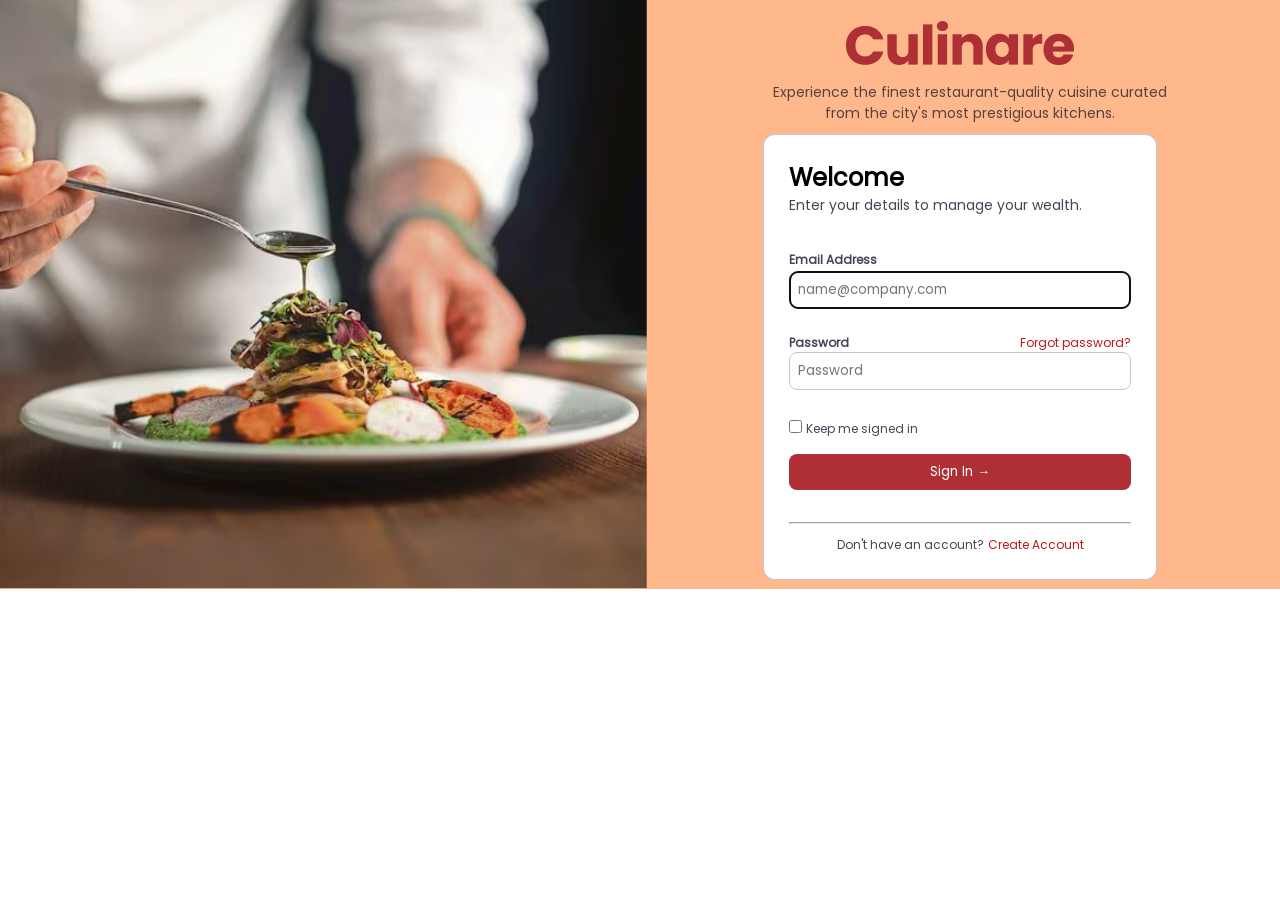
==== index.html @ 27645237 "Login page" ====
<!DOCTYPE html>
<html lang="en">

<head>
    <meta charset="UTF-8">
    <meta name="viewport" content="width=device-width, initial-scale=1.0">
    <title>Login Culinare</title>
    <link rel="stylesheet" href="style.css">
</head>

<body>
    <div class="login-page">
        <div class="login-row">
            <div class="login-left">
                <img src="assests/img/login-banner.png">
            </div>
            <div class="login-right">
                <div class="login-right-container">
                    <div class="logo-login">
                        <img src="assests/img/Culinare.png">
                        <p>Experience the finest restaurant-quality cuisine curated
                            from the city's most prestigious kitchens.</p>
                    </div>
                    <div class="form-container">
                        <h2>Welcome</h2>
                        <p>Enter your details to manage your wealth.</p>
                        <form id="loginForm">
                            <label for="input-email" class="form-label">Email Address</label><br>
                            <input type="text" class="form-control" id="input-email" placeholder="name@company.com"
                                onkeyup="validateEmail()" autofocus required><br>
                            <p id="emailError"></p><br>

                            <div class="pass-flex">
                                <label for="input-password" class="form-label">Password</label>
                                <p>Forgot password?</p>
                            </div>

                            <input type="password" class="form-control" id="input-password" placeholder="Password"
                                onkeyup="validatePassword()" required><br>
                            <p>
                            <p id="passwordError"></p>
                            </p><br>
                            <div class="checkbox-flex">
                                <input type="checkbox" id="keep-me-singned">
                                <label for="keep-me-singned" class="checkbox-content">Keep me signed in</label>
                            </div>


                            <button type="submit" class="btn-login">Sign In &RightArrow;</button>
                            <p id="msg"></p>
                        </form>
                        <div class="create-account">
                            <hr>
                            <div class="login-footer">
                                <p>Don't have an account? </p>
                                <a href="register.html"><span>Create Account</span></a>
                            </div>
                        </div>
                    </div>
                </div>
            </div>
        </div>
    </div>
    <script src="login.js"></script>
</body>

</html>
---- style.css ----
:root {
    --primary-brown: #AE2F34;
    --login-backgroundColor: #FFB88C;
    --culinare-descriptionColor: #584140;
    --white: #fff;
    --forget-create: #BA1A1A;
    --form-text: #464555;
}

@font-face {
    font-family: 'Poppins';
    src: url(assests/fonts/Poppins/Poppins-Regular.ttf) format('woff2');
}

* {
    margin: 0;
    padding: 0;
    box-sizing: border-box;
    font-family: Poppins;
}

.login-page {
    width: 100%;
    background-color: var(--login-backgroundColor);
}

.login-row {
    width: 100%;
    height: 100%;
    display: flex;
}

.login-right {
    width: 50%;
    display: flex;
    justify-content: center;
    align-items: center;
    padding: 0;
}

.login-left {
    width: 50%;
}

.login-left>img {
    width: 100%;
    object-fit: cover;
    transform: scale(1.021);
    height: 582px;
}

.login-right-container {
    text-align: center;
    width: 446px;
    padding: 12px 26px 0 26px;
}

.logo-login>p {
    color: var(--culinare-descriptionColor);
    font-size: 14px;
    font-weight: 400;
    margin: 10px;
    width: 100%;
}

.form-container {
    background: var(--white);
    border-radius: 12px;
    border: 1px solid #C7C4D8;
    text-align: justify;
    padding: 25px 25px 25px 25px;

}

.form-container>p {
    color: #464555;
    font-size: 14px;

}

#passwordError {
    font-weight: 400;
    font-size: xx-small;
}

#emailError {
    font-weight: 400;
    font-size: xx-small;
}

.form-label {
    font-size: 12px;
    font-weight: 600;
    color: var(--form-text);

}

.form-control {
    width: 100%;
    padding: 8px;
    border: 1px solid #C7C4D8;
    border-radius: 8px;
    border-color: #C7C4D8;
}

#loginForm {
    margin-top: 30px;
}

.pass-flex {
    display: flex;
    justify-content: space-between;
    align-items: center;
}

.pass-flex p {
    font-size: 12px;
    font-weight: 500;
    color: var(--forget-create);
}

.checkbox-content {
    font-size: 12px;
    font-weight: 500;
    margin-bottom: 14px;
    color: var(--form-text);
}

.check-flex {
    display: flex;
    justify-content: flex-start;
    align-items: center;
    
}

.btn-login {
    margin-top: 14px;
    width: 100%;
    padding: 8px;
    border-radius: 8px;
    border: none;
    background-color: var(--primary-brown);
    color: var(--white);
    cursor: pointer;
}
.btn-login:hover{
    background-color: #BA1A1A;
}

.create-account {
    margin-top: 32px;
}

.login-footer {
    display: flex;
    justify-content: center;
    align-items: center;
    gap: 4px;
    margin-top: 12px;
}

.login-footer p {
    color: var(--form-text);
    font-size: 12px;
}

.login-footer a {
    color: var(--forget-create);
    font-size: 12px;
    text-decoration: none;
}
#msg{
    font-size: 12px;
}
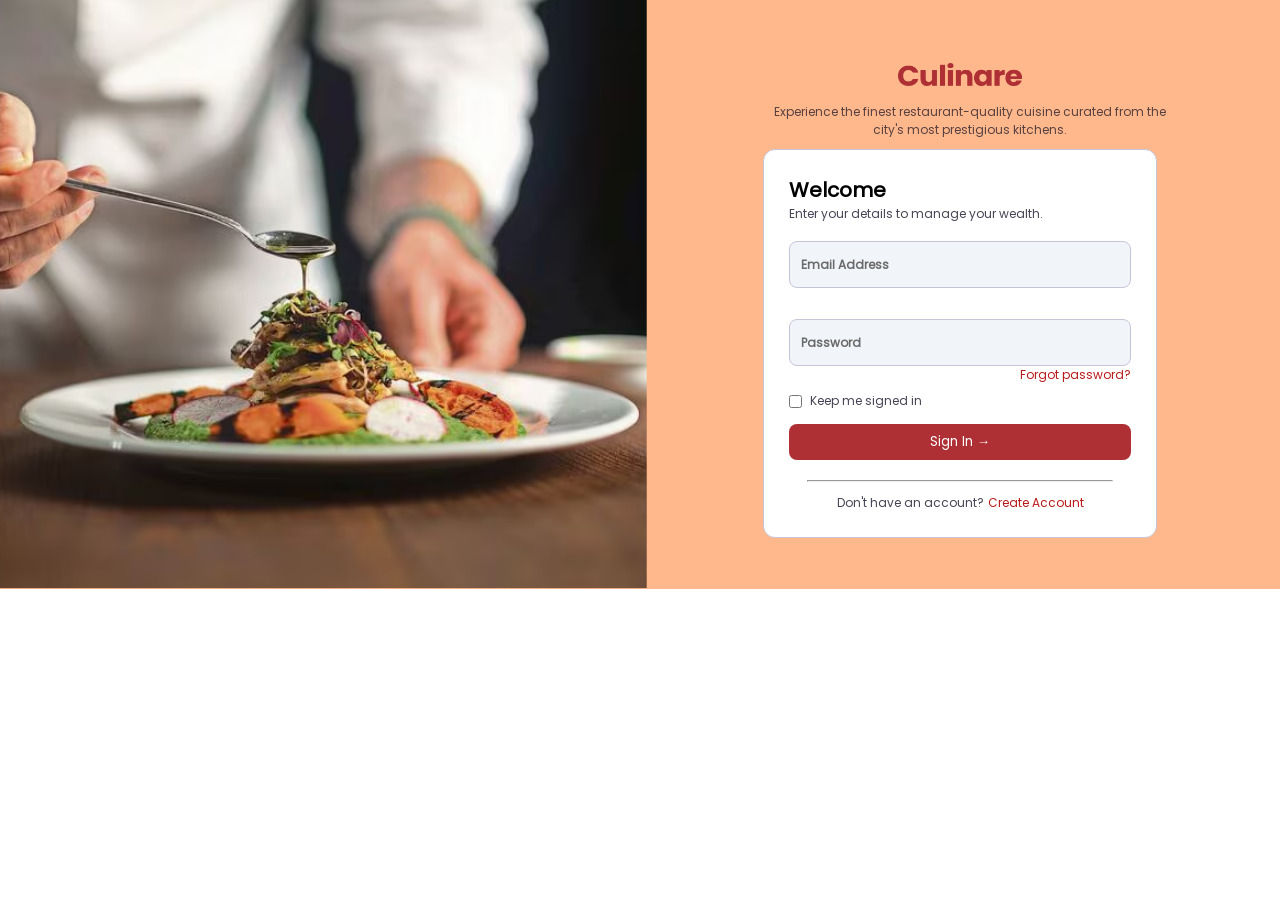
==== commit 10fdf7d5: "revived UI and updated js" ====
--- a/index.html
+++ b/index.html
@@ -17,18 +17,18 @@
             <div class="login-right">
                 <div class="login-right-container">
                     <div class="logo-login">
-                        <img src="assests/img/Culinare.png">
+                        <img class="logosize" src="assests/img/Culinare.png">
                         <p>Experience the finest restaurant-quality cuisine curated
                             from the city's most prestigious kitchens.</p>
                     </div>
                     <div class="form-container">
-                        <h2>Welcome</h2>
+                        <h2 class="welcomesize">Welcome</h2>
                         <p>Enter your details to manage your wealth.</p>
-                        <form id="loginForm">
+                        <!-- <form id="loginForm">
                             <label for="input-email" class="form-label">Email Address</label><br>
                             <input type="text" class="form-control" id="input-email" placeholder="name@company.com"
                                 onkeyup="validateEmail()" autofocus required><br>
-                            <p id="emailError"></p><br>
+                            <p id="emailError">&nbsp;</p><br>
 
                             <div class="pass-flex">
                                 <label for="input-password" class="form-label">Password</label>
@@ -38,7 +38,7 @@
                             <input type="password" class="form-control" id="input-password" placeholder="Password"
                                 onkeyup="validatePassword()" required><br>
                             <p>
-                            <p id="passwordError"></p>
+                            <p id="passwordError">&nbsp;</p>
                             </p><br>
                             <div class="checkbox-flex">
                                 <input type="checkbox" id="keep-me-singned">
@@ -48,7 +48,40 @@
 
                             <button type="submit" class="btn-login">Sign In &RightArrow;</button>
                             <p id="msg"></p>
+                        </form> -->
+
+                        <form id="loginForm">
+
+                            <div class="input-group">
+                                <input type="text" id="input-email" onkeyup="validateEmail()" required placeholder=" ">
+                                <label for="input-email">Email Address</label>
+                            </div>
+                            <p id="emailError">&nbsp;</p>
+
+                            <!-- <div class="pass-flex">
+                                <span></span>
+                                <p>Forgot password?</p>
+                            </div> -->
+
+                            <div class="input-group">
+                                <input type="password" id="input-password" onkeyup="validatePassword()" required
+                                    placeholder=" ">
+                                <label for="input-password">Password</label>
+                            </div>
+                            <div class="pass-flex">
+                                <p id="passwordError"></p>
+                                <p class="forgot-text">Forgot password?</p>
+                            </div>
+                            <div class="checkbox-flex">
+                                <input type="checkbox" id="keep-me-signed">
+                                <label for="keep-me-signed" class="checkbox-content">Keep me signed in</label>
+                            </div>
+
+                            <button type="submit" class="btn-login">Sign In →</button>
+                            <p id="msg"></p>
+
                         </form>
+
                         <div class="create-account">
                             <hr>
                             <div class="login-footer">
--- a/style.css
+++ b/style.css
@@ -55,9 +55,19 @@
     padding: 12px 26px 0 26px;
 }
 
+.logosize {
+
+    width: 124px;
+}
+
+.welcomesize {
+    font-size: 20px;
+}
+
+
 .logo-login>p {
     color: var(--culinare-descriptionColor);
-    font-size: 14px;
+    font-size: 12px;
     font-weight: 400;
     margin: 10px;
     width: 100%;
@@ -74,8 +84,22 @@
 
 .form-container>p {
     color: #464555;
-    font-size: 14px;
-
+    font-size: 12px;
+
+}
+
+.marginBottom14px {
+    margin-bottom: 14px;
+}
+
+#culinare-logo {
+    cursor: pointer;
+    width: 100%;
+}
+
+#culinare-logo img {
+    height: 28px;
+    object-fit: cover;
 }
 
 #passwordError {
@@ -101,10 +125,11 @@
     border: 1px solid #C7C4D8;
     border-radius: 8px;
     border-color: #C7C4D8;
+    background: #F1F5F9;
 }
 
 #loginForm {
-    margin-top: 30px;
+    margin-top: 14px;
 }
 
 .pass-flex {
@@ -122,7 +147,7 @@
 .checkbox-content {
     font-size: 12px;
     font-weight: 500;
-    margin-bottom: 14px;
+
     color: var(--form-text);
 }
 
@@ -130,7 +155,16 @@
     display: flex;
     justify-content: flex-start;
     align-items: center;
-    
+
+}
+
+.checkbox-flex {
+    display: flex;
+    justify-content: start;
+    align-items: center;
+    height: fit-content;
+    gap: 8px;
+    margin-top: 8px;
 }
 
 .btn-login {
@@ -143,12 +177,13 @@
     color: var(--white);
     cursor: pointer;
 }
-.btn-login:hover{
+
+.btn-login:hover {
     background-color: #BA1A1A;
 }
 
 .create-account {
-    margin-top: 32px;
+    margin-top: 20px;
 }
 
 .login-footer {
@@ -169,6 +204,1351 @@
     font-size: 12px;
     text-decoration: none;
 }
-#msg{
-    font-size: 12px;
+
+#msg {
+    font-size: 12px;
+    margin-top: 20px !important;
+    text-align: center;
+}
+
+
+
+
+/* css for home page */
+
+.home-header {
+    display: flex;
+    justify-content: space-between;
+    align-items: center;
+    margin-left: 25px;
+    margin-right: 25px;
+    padding-left: 60px;
+    padding-right: 60px;
+
+}
+
+.header-left {
+    display: flex;
+    align-items: center;
+    gap: 44px;
+}
+
+.atag {
+    text-decoration: none;
+    color: #584140;
+}
+
+.header-left ul {
+    display: flex;
+    list-style: none;
+    align-items: center;
+    gap: 24px;
+    cursor: pointer;
+    font-size: 14px;
+}
+
+.header-right {
+    display: flex;
+    align-items: center;
+}
+
+.logo {
+    font-size: 26px;
+    color: var(--primary-brown);
+}
+
+.li-active {
+    font-weight: bold;
+    border-bottom: 2px solid var(--primary-brown);
+    color: var(--primary-brown);
+
+}
+
+#home-search {
+    border: 1px solid hsla(3, 36%, 81%, 0.3);
+    border-radius: 24px;
+    background-color: hsla(210, 90%, 96%, 1);
+    color: hsla(220, 9%, 46%, 1);
+    padding: 4px 14px;
+}
+
+.gap24 {
+    gap: 24px;
+}
+
+.login-btn {
+    text-decoration: none;
+    background-color: var(--primary-brown);
+    padding: 4px 14px;
+    border-radius: 24px;
+    color: white;
+    cursor: pointer;
+}
+
+.login-btn:hover {
+    background-color: #FF6B6B;
+}
+
+.login-btn button {
+    text-decoration: none;
+    color: white;
+    all: unset;
+    cursor: pointer;
+}
+
+#welcome {
+    font-size: 48px;
+    line-height: 1.2;
+    margin-bottom: 50px;
+    color: #0b1c39;
+}
+
+.banner {
+    width: 100%;
+
+}
+
+.banner-img {
+    width: 100%;
+    position: relative;
+
+}
+
+.banner-img img {
+    width: 100%;
+    object-fit: cover;
+    height: 466px;
+
+
+}
+
+
+.banner-img::before {
+    content: "";
+    position: absolute;
+    top: 0;
+    left: 0;
+    width: 100%;
+    height: 100%;
+
+
+    background: linear-gradient(to right,
+            rgba(255, 255, 255, 0.95),
+            rgba(255, 255, 255, 0));
+
+    z-index: 0;
+}
+
+.loc {
+    position: absolute;
+    bottom: 148px;
+    left: 204px;
+    width: 10px !important;
+    height: 13px !important;
+    z-index: 1;
+}
+
+#delight {
+    font-size: 36px;
+    position: absolute;
+    top: 190px;
+    left: 192px;
+    color: hsla(204, 27%, 11%, 1);
+    font-weight: 700;
+}
+
+.banner-text {
+    font-size: 36px;
+    position: absolute;
+    top: 232px;
+    left: 188px;
+    color: var(--primary-brown);
+    font-weight: 700;
+}
+
+.banner-text2 {
+    font-size: 16px;
+    position: absolute;
+    top: 290px;
+    left: 194px;
+    color: #584140;
+    width: 455px;
+}
+
+#address-bar {
+    position: absolute;
+    bottom: 188px;
+    left: 192px;
+    width: 35%;
+    padding: 14px 32px;
+    border-radius: 14px;
+    border: none;
+}
+
+.find-food {
+    position: absolute;
+    bottom: 188px;
+    left: 51%;
+    color: white;
+    background-color: var(--primary-brown);
+    padding: 14px 16px;
+    border: 1px sold;
+    border-radius: 12px;
+    border-style: none;
+    cursor: pointer;
+    font-size: 12px;
+}
+
+.fontw400 {
+    font-weight: 400 !important;
+    color: var(--primary-brown);
+}
+
+.find-food:hover {
+    background-color: #FF6B6B
+}
+
+.explore {
+    margin-left: 25px;
+    margin-right: 25px;
+    padding-left: 120px;
+    padding-right: 120px;
+    margin-top: 50px;
+    margin-bottom: 50px;
+
+}
+
+.explore-flex {
+    display: flex;
+    justify-content: space-between;
+    align-items: center;
+}
+
+.explore-flex p {
+    font-weight: 600;
+    cursor: pointer;
+}
+
+.page-toggle {
+    margin-top: 25px;
+    margin-left: 25px;
+    margin-right: 25px;
+    padding-left: 0px;
+    padding-right: 0px;
+}
+
+.page-nos {
+    display: grid;
+    grid-template-columns: 1fr 1fr 1fr 1fr 1fr 1fr 1fr;
+    justify-items: center;
+}
+
+.page-nos-round {
+
+    border-radius: 50%;
+    border: 1px solid #BFCABA;
+    padding: 0px 0px;
+    height: 60px;
+    width: 60px;
+    color: #40493D;
+    background-color: #ECF5FE;
+    display: flex;
+    justify-content: center;
+    align-items: center;
+    cursor: pointer;
+}
+
+.page-nos-round:hover {
+    background-color: #FF6B6B;
+    color: #AE2F34;
+}
+
+#star {
+    width: 16px;
+    height: 16px;
+    margin-left: 14px;
+}
+
+.flex-it {
+    display: flex;
+    gap: 4px;
+    justify-content: space-between;
+
+}
+
+.rating {
+    font-size: 14px;
+}
+
+.rating-btn {
+    display: flex;
+    justify-content: center;
+    align-items: center;
+    border-radius: 50%;
+    padding: 7px 12px;
+    margin-right: 12px;
+    border: none;
+    background: transparent;
+    background-color: #FF6B6B;
+    color: #AE2F34;
+    font-weight: 600;
+    font-size: 14px;
+    cursor: pointer;
+
+}
+
+.flex-col {
+    display: flex;
+    flex-direction: column;
+    justify-content: center;
+    align-items: center;
+    text-align: center;
+    align-self: center;
+}
+
+.active-color {
+    background-color: #FF6B6B !important;
+
+}
+
+.active-text {
+    color: var(--primary-brown) !important;
+}
+
+.flex-col>p {
+    color: #5F5E5E;
+
+}
+
+.text14 {
+    font-size: 14px;
+}
+
+.chef-recommendations {
+    padding: 24px 0;
+    background-color: #FCF8FF;
+}
+
+.chef-text {
+    font-size: 24px;
+    font-weight: 600;
+    padding: 20px 0;
+}
+
+.chef-recommendations h2 {
+    font-size: 18px;
+    font-weight: 600;
+    padding-top: 0px;
+    padding-bottom: 0px;
+}
+
+.chef-recommendations-container {
+    margin-left: 25px;
+    margin-right: 25px;
+    padding-left: 120px;
+    padding-right: 120px;
+    margin-top: 50px;
+    margin-bottom: 50px;
+}
+
+.chef-grid-col {
+    display: grid;
+    grid-template-columns: 2fr 1fr;
+    justify-items: center;
+    align-items: start;
+
+}
+
+.food-des-home {
+    font-size: 14px;
+    color: #584140;
+}
+
+.card1 {
+    width: 100%;
+    background: white;
+    border-radius: 12px;
+    height: 100%;
+    position: relative;
+
+}
+
+.pill {
+    position: absolute;
+    top: 12px;
+    right: 12px;
+    color: var(--white);
+    background-color: #AE2F34;
+    border: none;
+    border-radius: 18px;
+    padding: 6px 14px;
+}
+
+.bold {
+    font-weight: 600;
+}
+
+.grey-text {
+    color: #5F5E5E;
+
+}
+
+.marginRight14 {
+
+    margin-right: 14px;
+}
+
+.red-text {
+    color: #AE2F34;
+}
+
+.card1 img {
+    width: 100%;
+    height: 300px;
+    object-fit: cover;
+    border-top-left-radius: 12px;
+    border-top-right-radius: 12px;
+    display: block;
+    margin-bottom: 10px;
+
+}
+
+.margin-b10 {
+    margin-bottom: 10px;
+}
+
+.chef-grid-row {
+    display: grid;
+    grid-template-rows: 1fr 1fr;
+    gap: 20px;
+    justify-items: center;
+    align-items: start;
+}
+
+.card2 {
+    width: 100%;
+    background: white;
+    border-radius: 12px;
+
+}
+
+.card2>img {
+    width: 100%;
+    height: 148px;
+    object-fit: cover;
+    border-top-left-radius: 12px;
+    border-top-right-radius: 12px;
+    display: block;
+    margin-bottom: 10px;
+
+}
+
+.margin-l14 {
+    margin-left: 14px;
+    margin-right: 14px;
+    margin-bottom: 14px;
+}
+
+.fontSize12 {
+    font-size: 12px;
+}
+
+.flex-rate {
+    display: flex;
+    justify-content: space-between;
+    align-items: start;
+    font-size: 12px;
+}
+
+.footer {
+    width: 100%;
+    background-color: #ECF5FE;
+}
+
+.footer-container {
+
+    margin-left: 25px;
+    margin-right: 25px;
+    padding-left: 120px;
+    padding-right: 120px;
+    padding-top: 50px;
+    padding-bottom: 25px;
+    display: grid;
+    grid-template-columns: 2fr 1fr 1fr 2fr;
+    gap: 16px;
+
+}
+
+.flexitend {
+    display: flex;
+    justify-content: end;
+    align-items: center;
+    gap: 12px;
+    margin-bottom: 12px;
+    margin-top: 22px;
+}
+
+.page-nos-round1 {
+    border-radius: 50%;
+    border: 1px solid #BFCABA;
+    padding: 16px 15px;
+    height: 35px;
+    width: 35px;
+    color: #40493D;
+    background-color: #ECF5FE;
+}
+
+.centerit {
+    display: flex;
+    justify-content: center;
+    align-items: center;
+}
+
+.copyryt {
+    color: #584140;
+    font-size: 12px;
+    margin-left: 18px;
+}
+
+.no-style-list {
+    list-style: none;
+}
+
+.no-style-list li {
+    margin-bottom: 10px;
+}
+
+
+/* menu page css */
+
+.menu-container {
+    width: 100%;
+    background-color: #FCF8FF;
+    margin: 0 0 0 0px;
+    padding: 24px 40px 60px 52px;
+}
+
+.menu-grid {
+    display: grid;
+    grid-template-columns: 25% 75%;
+    gap: 12px;
+}
+
+.sidebar {
+    background-color: var(--white);
+    padding: 32px;
+    border-radius: 12px;
+    margin-left: 0;
+    display: block;
+    min-width: 240px;
+    flex-shrink: 0;
+}
+
+.sidebar h3 {
+    font-size: 16px;
+    font-weight: 400;
+    color: #5F5E5E;
+    margin-bottom: 10px;
+}
+
+.sidebar ul {
+    list-style: none;
+    margin-right: 12px;
+}
+
+.sidebar>ul>li {
+    color: #5F5E5E;
+    padding: 8px;
+}
+
+.active-menu {
+    background-color: #FF6B6B;
+    color: #6D0010 !important;
+    border-radius: 12px;
+}
+
+.free-delivery-box {
+    margin: 12px;
+    background: linear-gradient(#AE2F34, #FF6B6B);
+    border-radius: 12px;
+    padding: 12px;
+}
+
+.free-delivery-box h3 {
+    font-size: 20px;
+    font-weight: 500;
+    color: var(--white);
+}
+
+.free-delivery-box p {
+    font-size: 12px;
+    font-weight: 500;
+    color: var(--white);
+}
+
+.learn-more-btn {
+
+    width: 100%;
+    margin: 12px 0;
+    padding: 8px 12px;
+    border-radius: 8px;
+    border: none;
+    color: var(--primary-brown);
+
+}
+
+.menubar {
+    width: 100%;
+    height: fit-content;
+    display: flex;
+    justify-content: center;
+    flex: 1;
+    flex-wrap: wrap;
+    gap: 24px;
+}
+
+.food-card {
+    width: 260px;
+    height: fit-content;
+    background-color: var(--white);
+    border-radius: 12px;
+    box-shadow: 0px 4px 20px 0px rgba(0, 0, 0, 0.05);
+    position: relative;
+}
+
+.food-card img {
+    width: 100%;
+    object-fit: fill;
+    height: 142px;
+    display: block;
+    border-top-left-radius: 10px;
+    border-top-right-radius: 10px;
+
+}
+
+.star-pill {
+    gap: 4px;
+    position: absolute;
+    top: 8px;
+    left: 12px;
+    background: #FFFFFFE5;
+    border: none;
+    border-radius: 22px;
+    display: flex;
+    padding: 2px 10px;
+    align-items: center;
+    justify-content: center;
+    font-size: 12px;
+    font-weight: 600;
+}
+
+.star-pill img {
+    width: 14px;
+    height: 14px;
+}
+
+.margint6 {
+    margin: 6px 0;
+}
+
+.food-des {
+    margin: 12px;
+    display: flex;
+}
+
+.food-des h3 {
+    font-weight: 600;
+    font-size: 20px;
+}
+
+.food-des p {
+    font-weight: 400;
+    font-size: 14px;
+    color: #5F5E5E;
+    margin: 10px 0;
+}
+
+.price-tag p {
+    font-weight: 600;
+    color: var(--primary-brown);
+    margin: 6px 0;
+}
+
+.qty-add-btn {
+    display: flex;
+    justify-content: space-between;
+    margin: 0 12px;
+    gap: 40px;
+    padding-bottom: 14px;
+
+}
+
+.qty-btn {
+    background: #ECF5FE;
+    padding: 2px 0px;
+    display: flex;
+    justify-content: space-around;
+    align-items: center;
+    width: 82px;
+    border-radius: 15px;
+}
+
+.qty-btn button {
+    border: none;
+    background: #ECF5FE;
+
+}
+
+.qty-btn span {
+    border: none;
+    background: #ECF5FE;
+
+}
+
+.add-to-cart button {
+    padding: 4px 46px;
+    background: var(--primary-brown);
+    border: none;
+    border-radius: 6px;
+    color: white;
+    font-weight: 400;
+    font-size: 12px;
+    cursor: pointer;
+}
+
+.add-to-cart:hover button {
+    background-color: #e62121;
+}
+
+/* checkout css  */
+
+.checkout-container {
+    background-color: #FCF8FF;
+    width: 100%;
+    padding-top: 40px;
+    padding-bottom: 40px;
+}
+
+.checkout-grid {
+    display: grid;
+    grid-template-columns: 2fr 1fr;
+
+    margin-right: 30px;
+}
+
+
+.cart {
+    width: 100%;
+    background-color: var(--white);
+    border-radius: 12px;
+    box-shadow: 0px 10px 30px 0px rgba(0, 0, 0, 0.08);
+
+
+}
+
+.cart-header {
+    padding: 0 24px;
+    padding-top: 12px;
+    font-weight: 600;
+    font-size: 18px;
+}
+
+.cart-item {
+    display: grid;
+    grid-template-columns: 0fr 3fr 0fr 0fr;
+    align-items: start;
+    color: #828bb2;
+    padding: 12px 24px 12px 24px;
+    gap: 10px;
+
+}
+
+.product-info {
+    display: flex;
+    gap: 30px;
+    justify-content: start;
+    align-items: center;
+}
+
+.product-info img {
+    width: 50px;
+    height: 50px;
+    border-radius: 8px;
+
+}
+
+.remove-btn {
+    align-items: flex-start;
+}
+
+.remove-btn button {
+    padding: 0 5px;
+    background: transparent;
+    border: none;
+
+}
+
+.remove-btn:hover button {
+    border-radius: 50%;
+    background-color: red;
+    color: var(--white);
+}
+
+hr {
+    margin: 0 18px;
+}
+
+.product-cart-name {
+    font-weight: 600;
+    color: #131D21;
+    align-self: flex-start;
+}
+
+.cart-name-below {
+    font-size: 10px;
+    font-weight: 400;
+    color: #586062;
+}
+
+.price {
+    font-size: 12;
+    font-weight: 600;
+    align-items: flex-start;
+    color: black;
+}
+
+.subtotal-container {
+
+    display: flex;
+    margin: 8px 24px 8px 24px;
+    justify-content: space-between;
+    color: #586062;
+
+}
+
+.total-container {
+    display: flex;
+    margin: 8px 24px 8px 24px;
+    justify-content: space-between;
+    color: #131D21;
+    font-size: 20px;
+    font-weight: 600;
+}
+
+#total-price {
+    color: #AE2F34;
+}
+
+.place-order-btn {
+    width: 100%;
+    display: flex;
+    justify-content: center;
+    align-items: center;
+}
+
+.place-order-btn button {
+    padding: 6px 98px;
+    background: var(--primary-brown);
+    border: none;
+    border-radius: 8px;
+    color: white;
+    font-weight: 600;
+    font-size: 22px;
+    cursor: pointer;
+    margin: 14px 24px;
+
+
+}
+
+.terms {
+    margin: 8px 24px 8px 24px;
+    font-size: 10px;
+    color: #586062;
+    display: flex;
+    justify-content: center;
+    align-items: center;
+    padding-bottom: 10px;
+}
+
+.terms span {
+    color: var(--primary-brown);
+}
+
+.secure-order {
+    font-size: 12px;
+    font-weight: 500;
+    color: #586062;
+    background-color: #E4F0F4;
+    border: none;
+    border-radius: 10px;
+
+}
+
+.popup-status {
+    position: fixed;
+    top: 13px;
+    right: 40px;
+    background-color: var(--primary-brown);
+    color: white;
+    padding: 12px 24px;
+    border-radius: 8px;
+    animation: slideIn 0.3s ease-out;
+    z-index: 100;
+}
+
+@keyframes slideIn {
+    from {
+        transform: translateX(100%);
+        opacity: 0;
+    }
+
+    to {
+        transform: translateX(0);
+        opacity: 1;
+    }
+}
+
+.payment-delivery-section {
+    width: 100%;
+
+    display: flex;
+    flex-direction: column;
+    justify-content: start;
+    gap: 20px;
+
+
+}
+
+.delivery {
+    background-color: var(--white);
+    padding: 16px;
+    margin: 0 42px;
+    border-radius: 10px;
+}
+
+.form-flex {
+    display: flex;
+    justify-content: start;
+    align-items: center;
+    gap: 10px;
+    margin-bottom: 10px;
+    margin-top: 10px;
+}
+
+.form-input {
+    background-color: #EAF5FA;
+    border: 1px solid #D9E4E9;
+    padding: 12px 88px 12px 16px;
+    border-radius: 5px;
+    margin: 4px 0;
+    width: 100%;
+}
+
+.form-input-lock {
+    position: relative;
+}
+
+.form-input-lock img {
+    position: absolute;
+    top: 34px;
+    right: 12px;
+    width: 18px;
+    height: 18px;
+}
+
+.flex-jc {
+    display: flex;
+    justify-content: start !important;
+    gap: 24px
+}
+
+.methods-pay {
+
+    border: 1px solid #D9E4E9;
+    background-color: #fff;
+    padding: 8px 16px;
+    /* border: 1px solid; */
+    border-radius: 8px;
+
+}
+
+.gap-cards {
+    gap: 70px !important;
+    margin-top: 20px !important;
+    margin-bottom: 20px !important;
+}
+
+.boldfont16 {
+    font-size: 16px;
+    font-weight: 600;
+}
+
+.font12Brown {
+    font-size: 12px;
+    color: #584140;
+    font-weight: 600;
+}
+
+.popup-order-container {
+    display: flex;
+    justify-content: center;
+    align-items: center;
+    flex-direction: column;
+    padding: 50px;
+    margin: 12px;
+    background-color: var(--forget-create);
+    width: 50%;
+    align-self: center;
+    justify-self: center;
+    border-radius: 8px;
+    box-shadow: 0px 4px 12px rgba(0, 0, 0, 0.8);
+}
+
+.popup-order-container {
+    position: fixed;
+    top: 25%;
+    right: 25%;
+    animation: slideIn 0.3s ease-out;
+    z-index: 100;
+}
+
+.popup-order {
+    text-align: center;
+    font-size: 18px;
+    color: var(--white);
+    align-self: end;
+}
+
+.order-success {
+    display: flex;
+    justify-self: center;
+    align-self: center;
+    width: 142px;
+}
+
+.order-success img {
+    object-fit: cover;
+    width: 100%;
+    display: flex;
+    justify-self: center;
+    align-self: center;
+    height: 100px;
+}
+
+.pop-icon-rev {
+    font-size: 54px;
+    transform: rotate(-90deg);
+}
+
+.pop-icon {
+    font-size: 54px;
+}
+
+
+.popup-order-content {
+    display: flex;
+    align-items: center;
+    justify-content: center;
+    gap: 10px;
+}
+
+.sidebar-icon {
+    width: 16px;
+    height: 16px;
+}
+
+.sidebar-icon-flex {
+    display: flex;
+    justify-content: flex-start;
+    align-items: center;
+    gap: 10px;
+}
+
+
+.time-icon {
+    width: 12px;
+    height: 12px;
+}
+
+.flex-it-time {
+    display: flex;
+    justify-content: flex-start;
+    align-items: center;
+    gap: 4px;
+}
+
+.alignTimeSelfCenter {
+    align-self: center;
+}
+
+
+
+
+
+
+
+
+
+
+
+
+
+
+
+
+/* floating labels */
+
+/* .input-group {
+    position: relative;
+    margin: 20px 0;
+}
+ 
+.input-group label {
+    position: absolute;
+    top: 50%;
+    left: 15px;
+    transform: translateY(-50%);
+
+    padding: 0 5px;
+    pointer-events: none;
+    transition: .5s;
+}
+ 
+ 
+.input-group input:focus~label,
+.input-group input:valid~label {
+    top: 0;
+    font-size: 14px;
+    background: #01003f;
+} */
+
+
+/*FLOATING LABEL 2*/
+.input-group {
+    position: relative;
+    margin: 18px 0 0 0;
+}
+
+.input-group input {
+    width: 100%;
+    padding: 12px 10px;
+    border: 1px solid #C7C4D8;
+    border-radius: 8px;
+    background: #F1F5F9;
+    font-size: 14px;
+    outline: none;
+}
+
+.input-group input:focus {
+    border: 1px solid var(--primary-brown);
+}
+
+.input-group label {
+    position: absolute;
+    top: 50%;
+    left: 12px;
+    transform: translateY(-50%);
+    color: #6b6b6b;
+    font-size: 12px;
+    pointer-events: none;
+    font-weight: 600;
+    transition: 0.3s ease;
+
+
+}
+
+.input-group input:focus+label,
+.input-group input:valid+label {
+    top: 0px;
+    left: 10px;
+    font-size: 10px;
+    background: linear-gradient(#fff, #F1F5F9);
+    padding: 0 4px;
+    color: var(--primary-brown);
+
+
+}
+
+/* .forgot-text {
+    text-align: right;
+    font-size: 12px;
+    color: var(--forget-create);
+    cursor: pointer;
+} */
+
+
+
+/* responsive */
+
+/* 
+
+
+@media screen and (max-width:600px) {
+
+    .sidebar {
+        display: none;
+    }
+
+    .menubar {
+        display: grid;
+        align-items: center;
+        justify-content: start;
+    }
+}
+
+
+@media screen and (max-width:1106px) {
+
+    .menubar {
+        display: flex;
+        align-items: center;
+        justify-content: center;
+        flex-wrap: wrap;
+        flex: 1;
+    }
+
+    .sidebar {
+        position: sticky;
+        left: 0;
+
+    }
+
+    .free-delivery-box>h3 {
+        font-size: 16px;
+    }
+
+    .free-delivery-box {
+        width: 100%;
+        margin: 2px 0;
+        padding: 4px 10px;
+        border-radius: 8px;
+        border: none;
+        color: var(--primary-brown);
+    }
+
+    .free-delivery-box>p {
+        display: none;
+    }
+}
+
+@media screen and (max-width:986px) {
+
+    .free-delivery-box>h3 {
+        font-size: 14px;
+    }
+
+    .learn-more-btn {
+        width: 100%;
+        margin: 6px 0;
+        padding: 4px 6px;
+        border-radius: 8px;
+        border: none;
+        color: var(--primary-brown);
+    }
+
+    .header-left {
+        display: flex;
+        flex-direction: column;
+        justify-content: flex-end;
+        align-items: baseline;
+        gap: 0;
+    }
+
+    #home-search {
+        padding: 4px 50px;
+    }
+}
+
+@media screen and (max-width:954px) {
+    .free-delivery-box {
+        display: none;
+    }
+
+    .sidebar>ul {
+        font-size: 14px;
+    }
+}
+
+ */
+
+
+
+.hamburger,
+.sidebar-toggle {
+    font-size: 24px;
+    cursor: pointer;
+    display: none;
+}
+
+@media screen and (max-width: 768px) {
+
+    .hamburger {
+        display: block;
+    }
+
+    .header-left ul {
+        display: none;
+        flex-direction: column;
+        width: 100%;
+        background: white;
+        position: absolute;
+        top: 70px;
+        left: 0;
+        padding: 10px 0;
+    }
+
+    .header-left ul.active {
+        display: flex;
+    }
+
+    .home-header {
+        flex-direction: column;
+        align-items: flex-start;
+    }
+
+    .footer {
+        display: grid;
+        align-items: center;
+        justify-items: center;
+    }
+
+    .footer-container {
+        margin-left: 25px;
+        margin-right: 14px;
+        display: grid;
+        grid-template-columns: 1fr;
+        gap: 16px;
+        padding: 0;
+        padding-bottom: 40px;
+        padding-top: 40px;
+    }
+
+    .menu-grid {
+        display: grid;
+        grid-template-columns: 1fr;
+        gap: 40px;
+    }
+}
+
+
+
+@media screen and (max-width: 768px) {
+
+    .sidebar {
+        position: fixed;
+        top: 0;
+        left: -260px;
+        width: 250px;
+        height: 100%;
+        z-index: 999;
+        transition: 0.3s;
+    }
+
+    .sidebar.active {
+        left: 0;
+    }
+
+    .sidebar-toggle {
+        display: block;
+    }
 }
